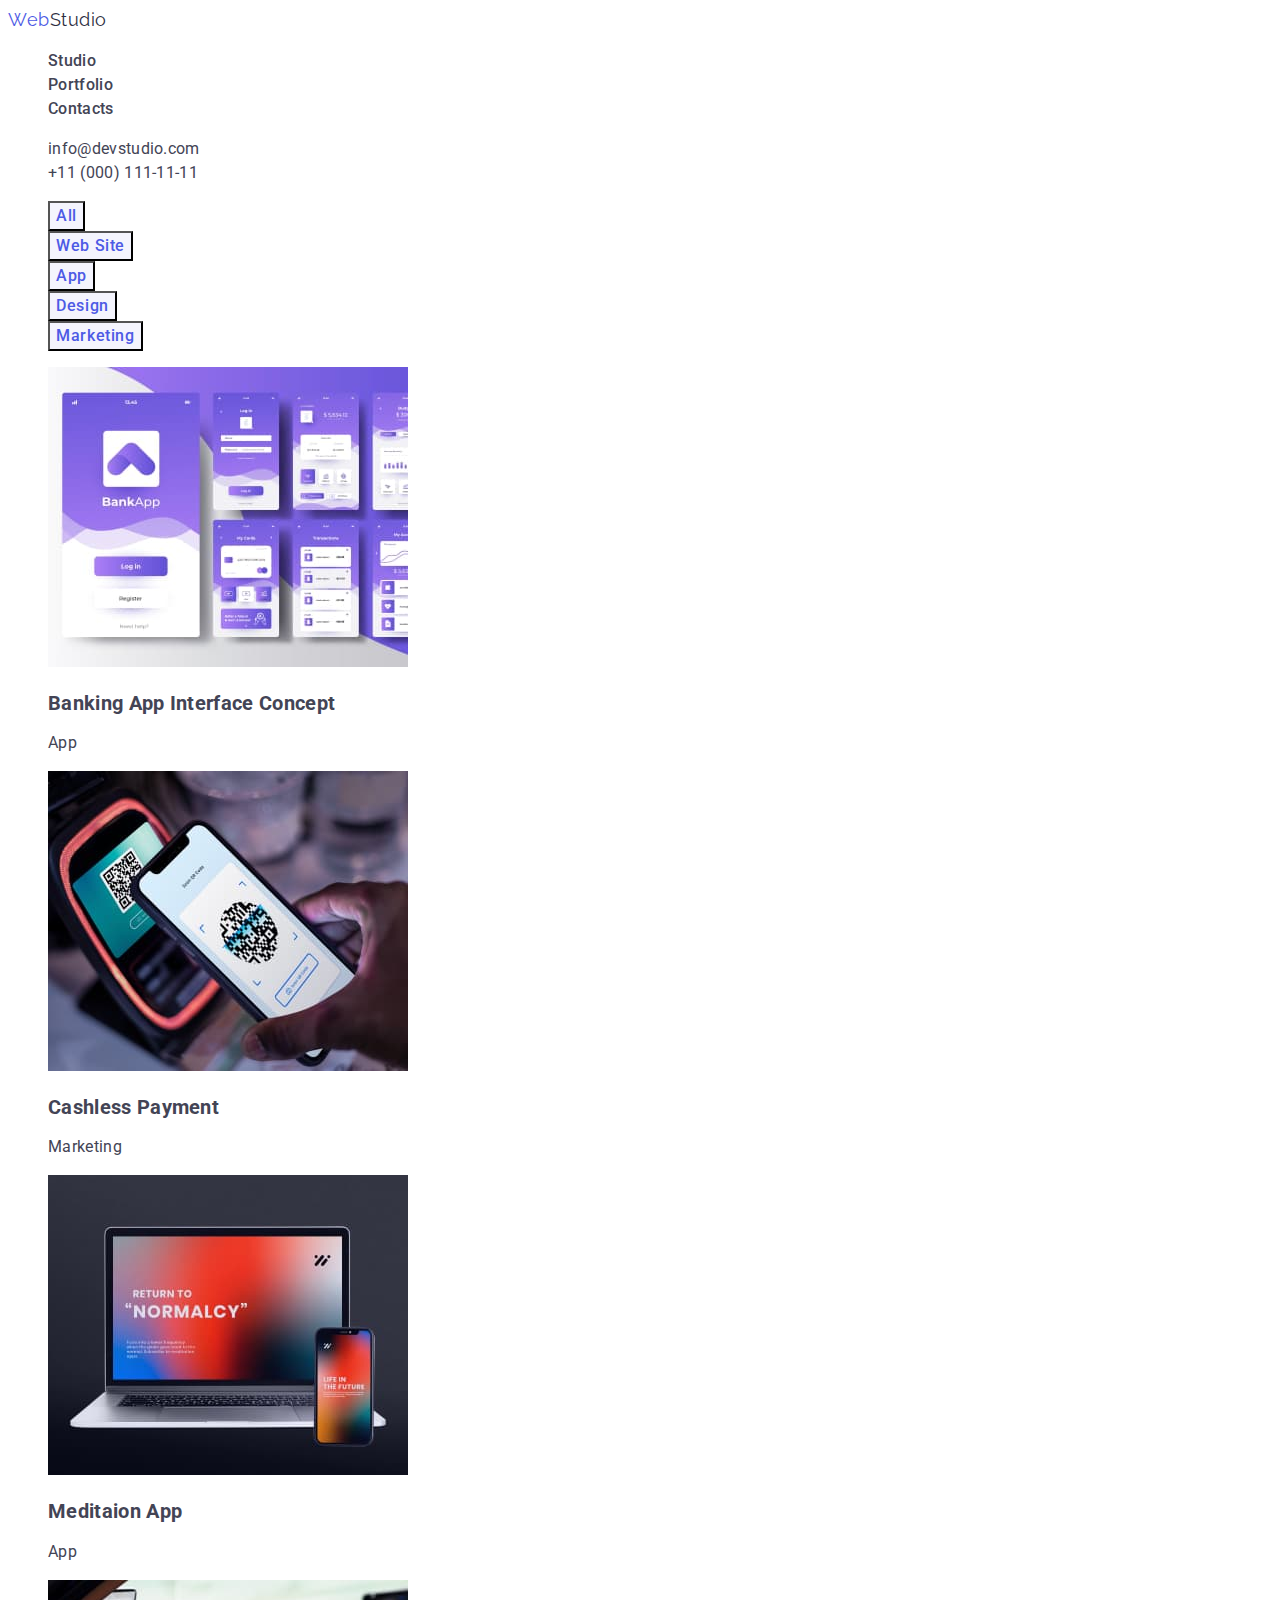
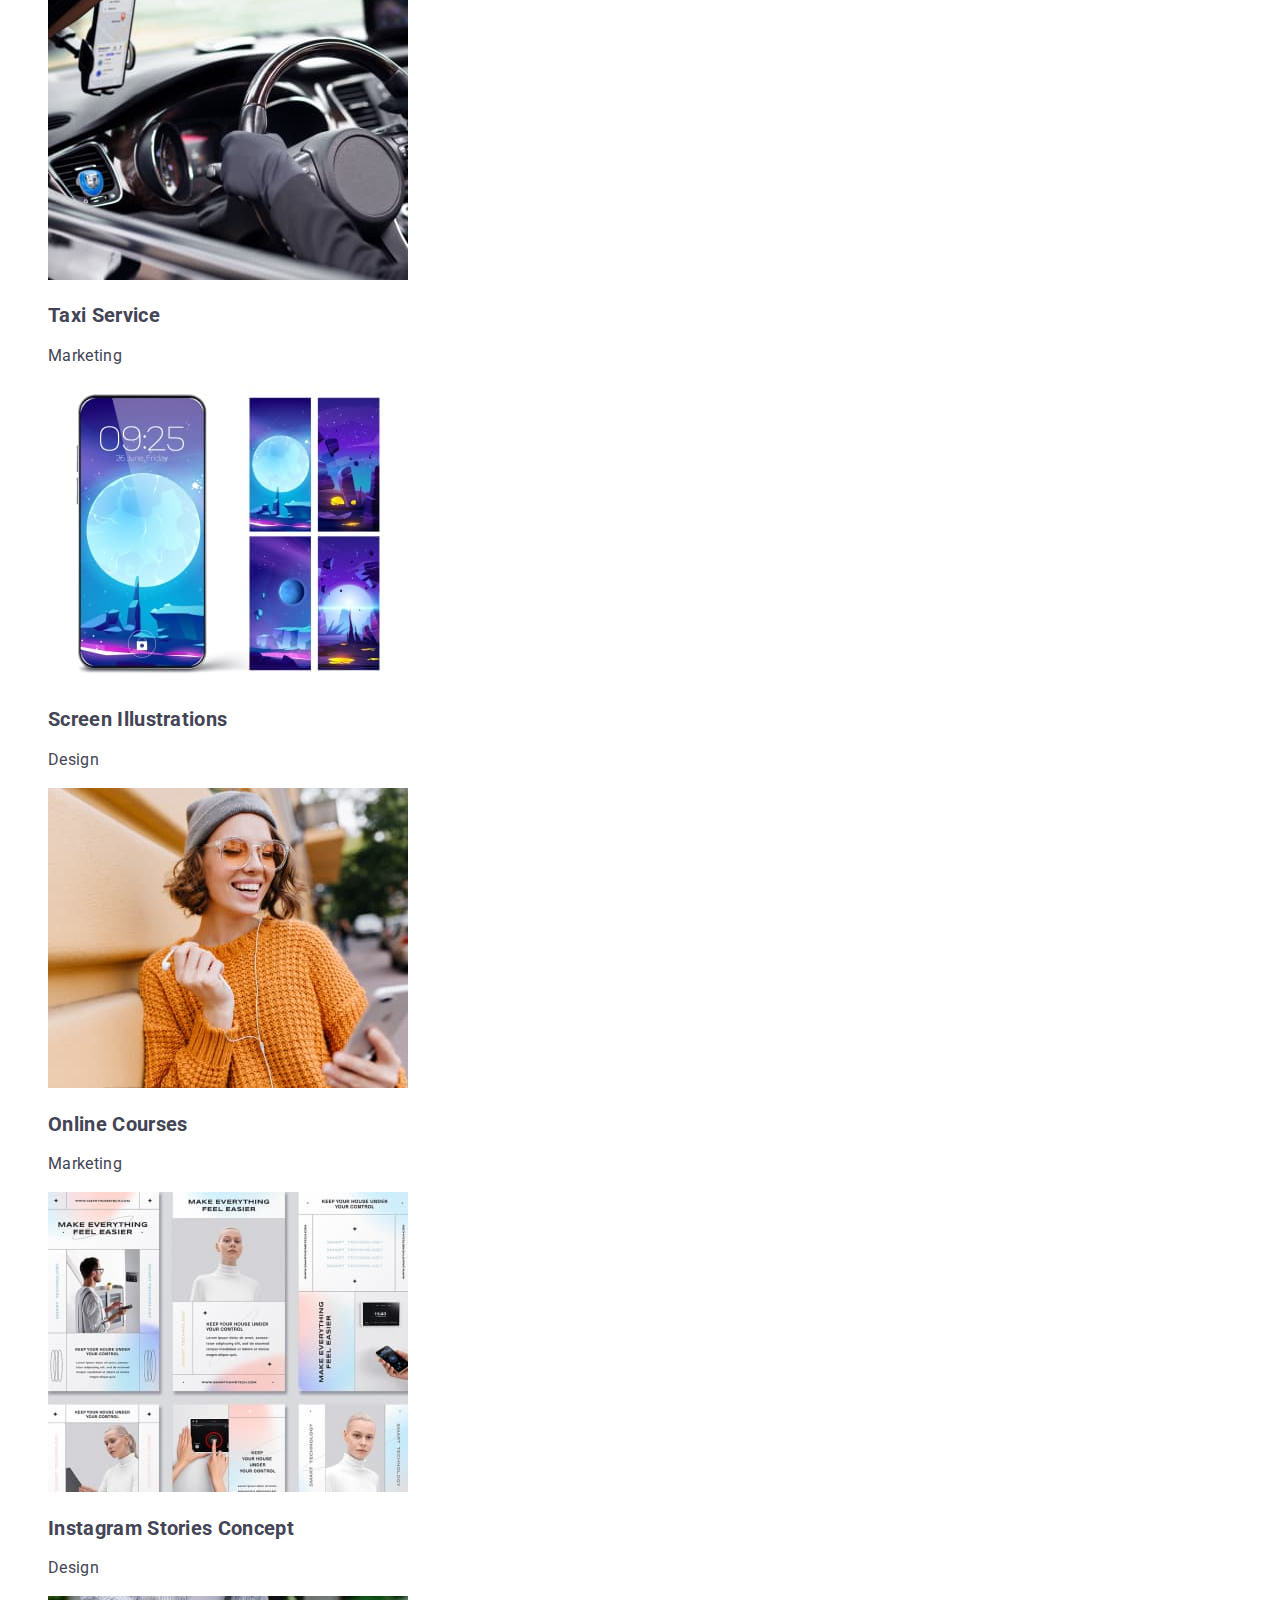
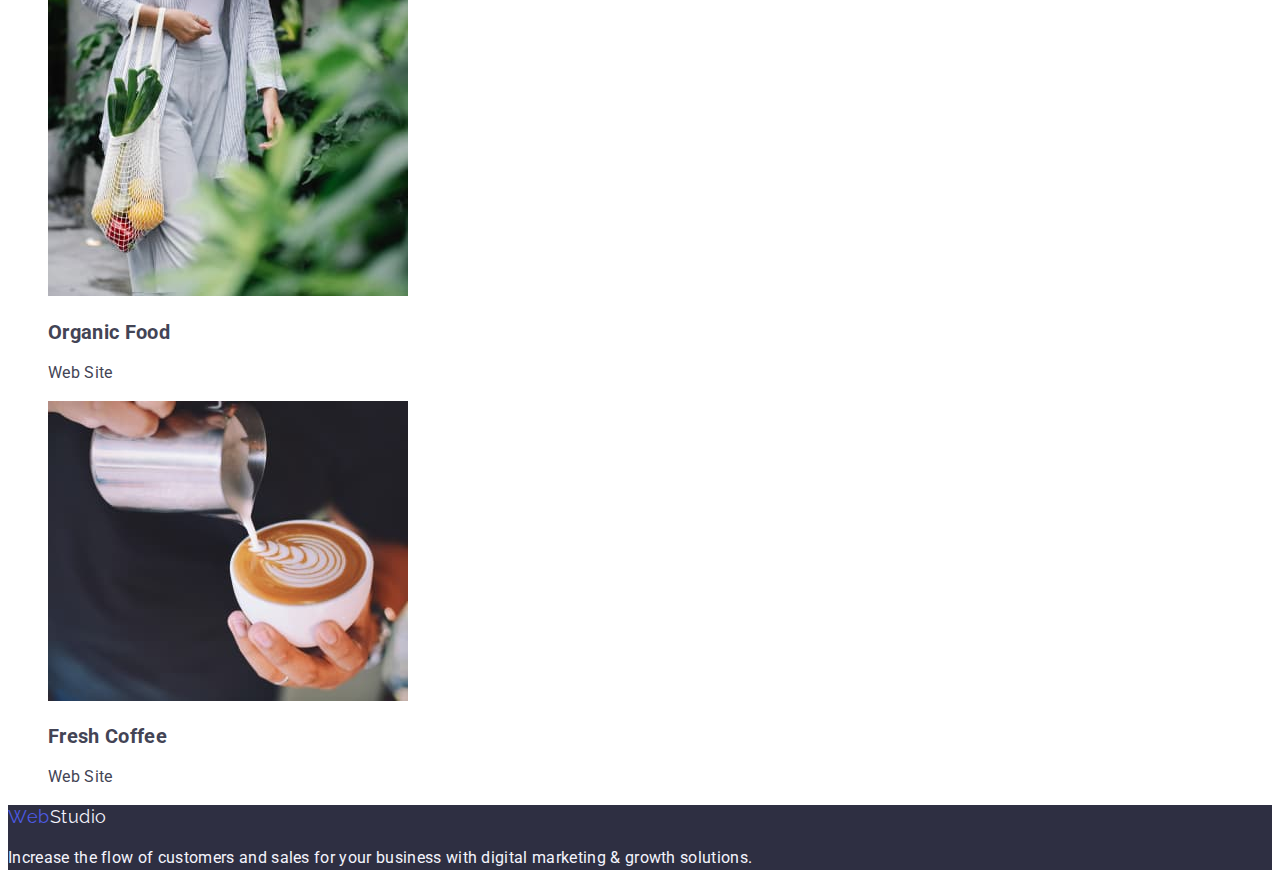
==== portfolio.html @ 259211ac "Add files via upload" ====
<!DOCTYPE html>
<html lang="en">
  <head>
    <meta charset="UTF-8" />
    <meta http-equiv="X-UA-Compatible" content="IE=edge" />
    <meta name="viewport" content="width=device-width, initial-scale=1.0" />
    <title>Document</title>
    <link rel="preconnect" href="https://fonts.googleapis.com" />
    <link rel="preconnect" href="https://fonts.gstatic.com" crossorigin />
    <link
      href="https://fonts.googleapis.com/css2?family=Raleway:ital,wght@0,800;1,800&family=Roboto:ital,wght@0,400;0,500;0,700;0,900;1,400;1,500;1,700;1,900&display=swap"
      rel="stylesheet"
    />
    <link rel="stylesheet" href="./css/style.css" />
  </head>
  <body>
    <header class="header-page">
      <nav class="navigation">
        <a class="logo" href="./index.html"
          ><span class="logo-item">Web</span>Studio</a
        >
        <ul class="navigation-list">
          <li class="navigation-list-item">
            <a class="navigation-list-link" href="./index.html">Studio</a>
          </li>
          <li class="navigation-list-item">
            <a class="navigation-list-link" href="./portfolio.html"
              >Portfolio</a
            >
          </li>
          <li class="navigation-list-item">
            <a class="navigation-list-link" href="">Contacts</a>
          </li>
        </ul>
      </nav>
      <address class="header-page-contacts">
        <ul class="header-page-list">
          <li class="header-page-item">
            <a class="header-page-link" href="mailto:info@devstudio.com"
              >info@devstudio.com</a
            >
          </li>
          <li class="header-page-item">
            <a class="header-page-link" href="tel:+110001111111"
              >+11 (000) 111-11-11</a
            >
          </li>
        </ul>
      </address>
    </header>
    <main>
      <h1 hidden class="hero-title">Services</h1>
      <ul class="main-lists">
        <li>
          <button class="service-buttons buttons" type="button">All</button>
        </li>
        <li>
          <button class="service-buttons buttons" type="button">
            Web Site
          </button>
        </li>
        <li>
          <button class="service-buttons buttons" type="button">App</button>
        </li>
        <li>
          <button class="service-buttons buttons" type="button">Design</button>
        </li>
        <li>
          <button class="service-buttons buttons" type="button">
            Marketing
          </button>
        </li>
      </ul>
      <ul class="main-lists">
        <li>
          <img src="./images/bankingapp.jpg" alt="bankingapp" width="360" />
          <h2 class="section-title">Banking App Interface Concept</h2>
          <p>App</p>
        </li>
        <li>
          <img
            src="./images/cashpaymants.jpg"
            alt="cashless payment"
            width="360"
          />
          <h2 class="section-title">Cashless Payment</h2>
          <p>Marketing</p>
        </li>
        <li>
          <img src="./images/meditation.jpg" alt="meditation" width="360" />
          <h2 class="section-title">Meditaion App</h2>
          <p>App</p>
        </li>
        <li>
          <img src="./images/taxi.jpg" alt="taxi service" width="360" />
          <h2 class="section-title">Taxi Service</h2>
          <p>Marketing</p>
        </li>
        <li>
          <img
            src="./images/screenill.jpg"
            alt="screen illustrations"
            width="360"
          />
          <h2 class="section-title">Screen Illustrations</h2>
          <p>Design</p>
        </li>
        <li>
          <img src="./images/curses.jpg" alt="courses" width="360" />
          <h2 class="section-title">Online Courses</h2>
          <p>Marketing</p>
        </li>
        <li>
          <img src="./images/stories.jpg" alt="instagram stories" width="360" />
          <h2 class="section-title">Instagram Stories Concept</h2>
          <p>Design</p>
        </li>
        <li>
          <img src="./images/organicfood.jpg" alt="organic food" width="360" />
          <h2 class="section-title">Organic Food</h2>
          <p>Web Site</p>
        </li>
        <li>
          <img src="./images/freshcoffe.jpg" alt="coffee" width="360" />
          <h2 class="section-title">Fresh Coffee</h2>
          <p>Web Site</p>
        </li>
      </ul>
    </main>
    <footer class="footer">
      <a class="logo footer-logo" href="./index.html"
        ><span class="logo-item">Web</span>Studio</a
      >
      <p class="footer-text">
        Increase the flow of customers and sales for your business with digital
        marketing & growth solutions.
      </p>
    </footer>
  </body>
</html>
---- css/style.css ----
:root {
  --first-color-text: #434455;
  --second-color-text: #ffffff;
  --first-color: #4d5ae5;
  --second-color: #2e2f42;
  --third-color: #f4f4fd;
  --hover-color: #404bbf;
}

/*=======================Global========================*/
body {
  font-family: Roboto, sans-serif;
  font-size: 16px;
  line-height: 1.5;
  letter-spacing: 0.02em;
  color: var(--first-color-text);
  /*====================================================*/
  /*==============Logo===================================*/
}
.logo {
  font-family: Raleway, sans-serif;
  font-size: 18px;
  line-height: 1.3;
  letter-spacing: 0.03em;
  text-decoration: none;
  color: var(--second-color);
}
.footer-logo {
  color: var(--third-color);
}
.logo-item {
  color: var(--first-color);
}
/*======================================================*/
/*=================HOVER FOCUS===========================*/
.navigation-list-link:hover,
.navigation-list-link:focus,
.header-page-link:hover,
.header-page-link:focus {
  color: var(--hover-color);
}
/*========================================================*/
/*==================Links==================================*/
.navigation-list-link,
.header-page-link {
  text-decoration: none;
  color: inherit;
}
.navigation-list-link {
  font-weight: 500;
}
/*========================================================*/
/*===================Lists=================================*/
.navigation-list,
.header-page-list,
.main-lists {
  list-style: none;
}
.header-page-contacts {
  font-style: inherit;
}
/*=====================================*/
/*==================BUTTONS========*/
.buttons {
  font-family: inherit;
  font-weight: 500;
  font-size: 16px;
  line-height: 1.5;
  letter-spacing: 0.04em;
}
.section-botton {
  background-color: var(--first-color);
  color: var(--second-color-text);
  cursor: pointer;
}
.service-buttons {
  background-color: var(--third-color);
  color: var(--first-color);
  cursor: pointer;
}
.buttons:hover,
.buttons:focus {
  background-color: var(--hover-color);
  color: var(--second-color-text);
}
/*=================================*/
/*=============Titles============*/
.hero-title {
  color: var(--second-color-text);
  font-size: 56px;
  line-height: 1;
}
.titles {
  color: var(--second-color);
  font-weight: 500;
}
.main-title {
  font-size: 36px;
  line-height: 1.1;
  font-weight: 700;
}
.section-title {
  font-size: 20px;
  line-height: 1.2;
}
/*=====================================*/
/*============BACKGROUND==================*/
.hero,
.footer {
  background: var(--second-color);
}
/*=========================================*/
.footer-text {
  color: var(--third-color);
}
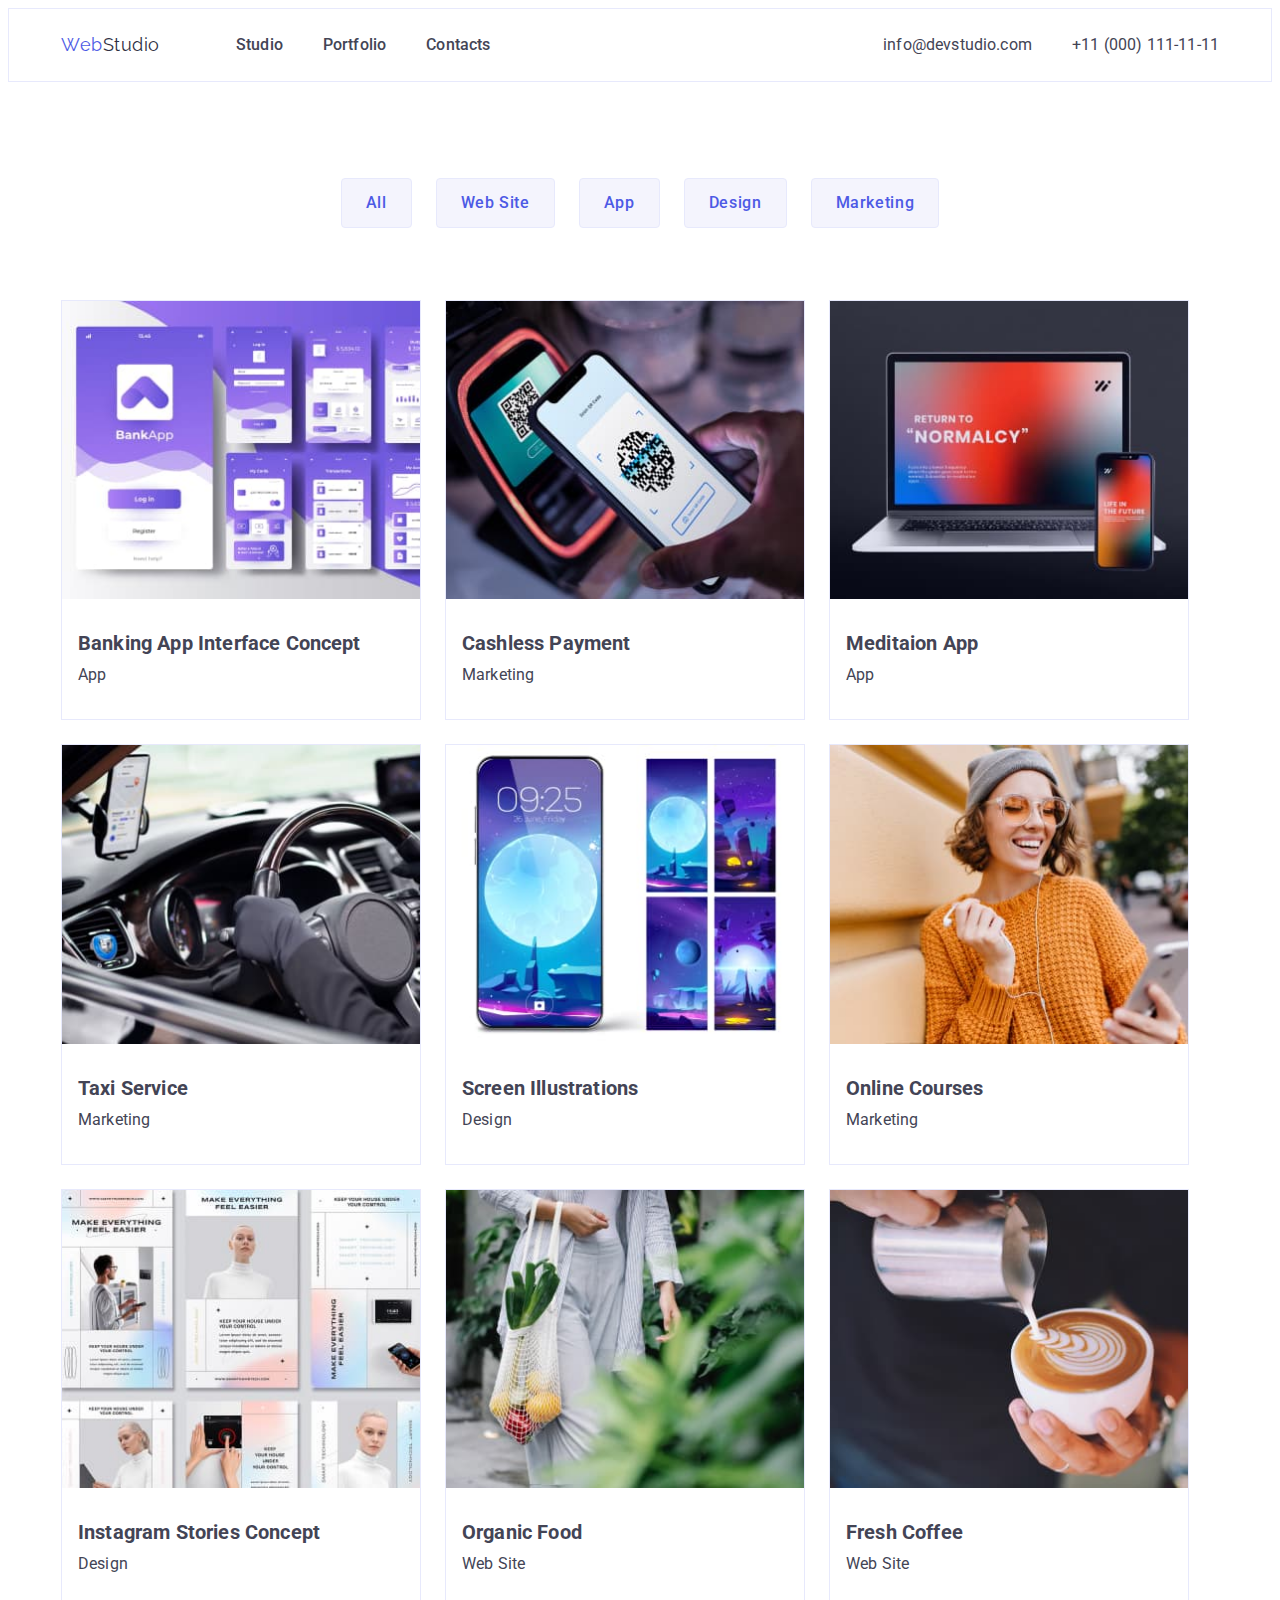
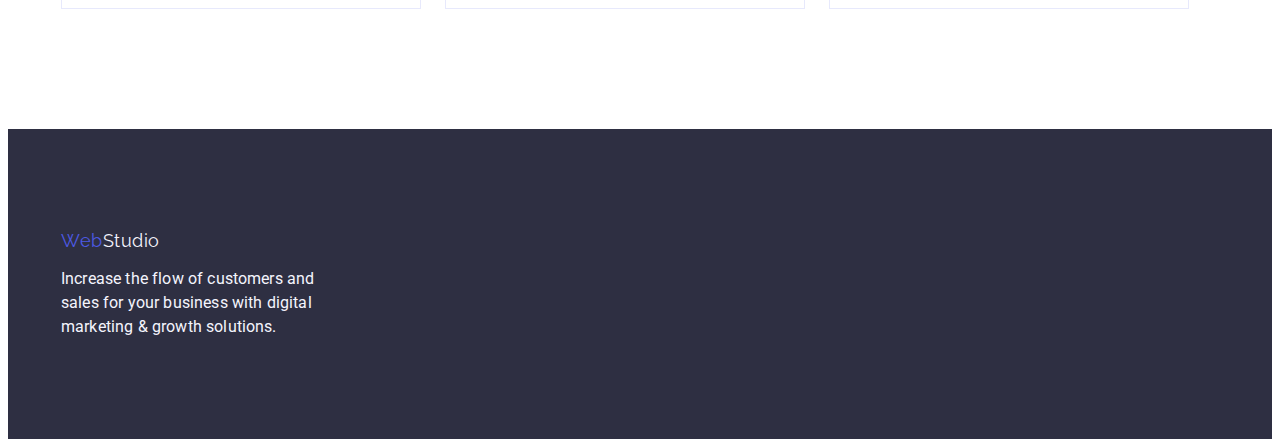
==== commit add5af9f: "update" ====
--- a/portfolio.html
+++ b/portfolio.html
@@ -11,130 +11,171 @@
       href="https://fonts.googleapis.com/css2?family=Raleway:ital,wght@0,800;1,800&family=Roboto:ital,wght@0,400;0,500;0,700;0,900;1,400;1,500;1,700;1,900&display=swap"
       rel="stylesheet"
     />
+    <link
+      rel="stylesheet"
+      href="https://cdnjs.cloudflare.com/ajax/libs/modern-normalize/1.1.0/modern-normalize.min.css"
+      integrity="sha512-wpPYUAdjBVSE4KJnH1VR1HeZfpl1ub8YT/NKx4PuQ5NmX2tKuGu6U/JRp5y+Y8XG2tV+wKQpNHVUX03MfMFn9Q=="
+      crossorigin="anonymous"
+      referrerpolicy="no-referrer"
+    />
     <link rel="stylesheet" href="./css/style.css" />
   </head>
   <body>
     <header class="header-page">
-      <nav class="navigation">
-        <a class="logo" href="./index.html"
+      <div class="container content-box">
+        <nav class="navigation">
+          <a class="logo" href="./index.html"
+            ><span class="logo-item">Web</span>Studio</a
+          >
+          <ul class="navigation-list">
+            <li class="navigation-list-item">
+              <a class="navigation-list-link" href="./index.html">Studio</a>
+            </li>
+            <li class="navigation-list-item">
+              <a class="navigation-list-link" href="">Portfolio</a>
+            </li>
+            <li class="navigation-list-item">
+              <a class="navigation-list-link" href="">Contacts</a>
+            </li>
+          </ul>
+        </nav>
+        <address class="header-page-contacts">
+          <ul class="header-page-list">
+            <li class="header-page-item">
+              <a class="header-page-link" href="mailto:info@devstudio.com"
+                >info@devstudio.com</a
+              >
+            </li>
+            <li class="header-page-item">
+              <a class="header-page-link" href="tel:+110001111111"
+                >+11 (000) 111-11-11</a
+              >
+            </li>
+          </ul>
+        </address>
+      </div>
+    </header>
+    <main class="main-page">
+      <div class="container">
+        <h1 hidden class="hero-title">Services</h1>
+        <ul class="buttons-list">
+          <li>
+            <button class="service-buttons buttons" type="button">All</button>
+          </li>
+          <li>
+            <button class="service-buttons buttons" type="button">
+              Web Site
+            </button>
+          </li>
+          <li>
+            <button class="service-buttons buttons" type="button">App</button>
+          </li>
+          <li>
+            <button class="service-buttons buttons" type="button">
+              Design
+            </button>
+          </li>
+          <li>
+            <button class="service-buttons buttons" type="button">
+              Marketing
+            </button>
+          </li>
+        </ul>
+        <ul class="service-list">
+          <li class="service-list-item">
+            <img src="./images/bankingapp.jpg" alt="bankingapp" width="358" />
+            <div class="service-box">
+              <h2 class="section-title">Banking App Interface Concept</h2>
+              <p>App</p>
+            </div>
+          </li>
+          <li class="service-list-item">
+            <img
+              src="./images/cashpaymants.jpg"
+              alt="cashless payment"
+              width="358"
+            />
+            <div class="service-box">
+              <h2 class="section-title">Cashless Payment</h2>
+              <p>Marketing</p>
+            </div>
+          </li>
+          <li class="service-list-item">
+            <img src="./images/meditation.jpg" alt="meditation" width="358" />
+            <div class="service-box">
+              <h2 class="section-title">Meditaion App</h2>
+              <p>App</p>
+            </div>
+          </li>
+          <li class="service-list-item">
+            <img src="./images/taxi.jpg" alt="taxi service" width="358" />
+            <div class="service-box">
+              <h2 class="section-title">Taxi Service</h2>
+              <p>Marketing</p>
+            </div>
+          </li>
+          <li class="service-list-item">
+            <img
+              src="./images/screenill.jpg"
+              alt="screen illustrations"
+              width="358"
+            />
+            <div class="service-box">
+              <h2 class="section-title">Screen Illustrations</h2>
+              <p>Design</p>
+            </div>
+          </li>
+          <li class="service-list-item">
+            <img src="./images/curses.jpg" alt="courses" width="358" />
+            <div class="service-box">
+              <h2 class="section-title">Online Courses</h2>
+              <p>Marketing</p>
+            </div>
+          </li>
+          <li class="service-list-item">
+            <img
+              src="./images/stories.jpg"
+              alt="instagram stories"
+              width="358"
+            />
+            <div class="service-box">
+              <h2 class="section-title">Instagram Stories Concept</h2>
+              <p>Design</p>
+            </div>
+          </li>
+          <li class="service-list-item">
+            <img
+              src="./images/organicfood.jpg"
+              alt="organic food"
+              width="358"
+            />
+            <div class="service-box">
+              <h2 class="section-title">Organic Food</h2>
+              <p>Web Site</p>
+            </div>
+          </li>
+          <li class="service-list-item">
+            <img src="./images/freshcoffe.jpg" alt="coffee" width="358" />
+            <div class="service-box">
+              <h2 class="section-title">Fresh Coffee</h2>
+              <p>Web Site</p>
+            </div>
+          </li>
+        </ul>
+      </div>
+    </main>
+    <footer class="footer">
+      <div class="container">
+        <a class="logo footer-logo" href="./index.html"
           ><span class="logo-item">Web</span>Studio</a
         >
-        <ul class="navigation-list">
-          <li class="navigation-list-item">
-            <a class="navigation-list-link" href="./index.html">Studio</a>
-          </li>
-          <li class="navigation-list-item">
-            <a class="navigation-list-link" href="./portfolio.html"
-              >Portfolio</a
-            >
-          </li>
-          <li class="navigation-list-item">
-            <a class="navigation-list-link" href="">Contacts</a>
-          </li>
-        </ul>
-      </nav>
-      <address class="header-page-contacts">
-        <ul class="header-page-list">
-          <li class="header-page-item">
-            <a class="header-page-link" href="mailto:info@devstudio.com"
-              >info@devstudio.com</a
-            >
-          </li>
-          <li class="header-page-item">
-            <a class="header-page-link" href="tel:+110001111111"
-              >+11 (000) 111-11-11</a
-            >
-          </li>
-        </ul>
-      </address>
-    </header>
-    <main>
-      <h1 hidden class="hero-title">Services</h1>
-      <ul class="main-lists">
-        <li>
-          <button class="service-buttons buttons" type="button">All</button>
-        </li>
-        <li>
-          <button class="service-buttons buttons" type="button">
-            Web Site
-          </button>
-        </li>
-        <li>
-          <button class="service-buttons buttons" type="button">App</button>
-        </li>
-        <li>
-          <button class="service-buttons buttons" type="button">Design</button>
-        </li>
-        <li>
-          <button class="service-buttons buttons" type="button">
-            Marketing
-          </button>
-        </li>
-      </ul>
-      <ul class="main-lists">
-        <li>
-          <img src="./images/bankingapp.jpg" alt="bankingapp" width="360" />
-          <h2 class="section-title">Banking App Interface Concept</h2>
-          <p>App</p>
-        </li>
-        <li>
-          <img
-            src="./images/cashpaymants.jpg"
-            alt="cashless payment"
-            width="360"
-          />
-          <h2 class="section-title">Cashless Payment</h2>
-          <p>Marketing</p>
-        </li>
-        <li>
-          <img src="./images/meditation.jpg" alt="meditation" width="360" />
-          <h2 class="section-title">Meditaion App</h2>
-          <p>App</p>
-        </li>
-        <li>
-          <img src="./images/taxi.jpg" alt="taxi service" width="360" />
-          <h2 class="section-title">Taxi Service</h2>
-          <p>Marketing</p>
-        </li>
-        <li>
-          <img
-            src="./images/screenill.jpg"
-            alt="screen illustrations"
-            width="360"
-          />
-          <h2 class="section-title">Screen Illustrations</h2>
-          <p>Design</p>
-        </li>
-        <li>
-          <img src="./images/curses.jpg" alt="courses" width="360" />
-          <h2 class="section-title">Online Courses</h2>
-          <p>Marketing</p>
-        </li>
-        <li>
-          <img src="./images/stories.jpg" alt="instagram stories" width="360" />
-          <h2 class="section-title">Instagram Stories Concept</h2>
-          <p>Design</p>
-        </li>
-        <li>
-          <img src="./images/organicfood.jpg" alt="organic food" width="360" />
-          <h2 class="section-title">Organic Food</h2>
-          <p>Web Site</p>
-        </li>
-        <li>
-          <img src="./images/freshcoffe.jpg" alt="coffee" width="360" />
-          <h2 class="section-title">Fresh Coffee</h2>
-          <p>Web Site</p>
-        </li>
-      </ul>
-    </main>
-    <footer class="footer">
-      <a class="logo footer-logo" href="./index.html"
-        ><span class="logo-item">Web</span>Studio</a
-      >
-      <p class="footer-text">
-        Increase the flow of customers and sales for your business with digital
-        marketing & growth solutions.
-      </p>
+        <div class="footer-box">
+          <p class="footer-text">
+            Increase the flow of customers and sales for your business with
+            digital marketing & growth solutions.
+          </p>
+        </div>
+      </div>
     </footer>
   </body>
 </html>
--- a/css/style.css
+++ b/css/style.css
@@ -1,9 +1,36 @@
+/*=========Reset==============*/
+h1,
+h2,
+h3,
+h4,
+h5,
+h6,
+p {
+  margin-top: 0;
+  margin-bottom: 0;
+}
+ul,
+ol {
+  margin-top: 0;
+  margin-bottom: 0;
+  padding: 0;
+}
+img {
+  display: block;
+}
+button {
+  padding: 0;
+}
+/*=============================*/
+
 :root {
   --first-color-text: #434455;
   --second-color-text: #ffffff;
+  --background-color: #ffffff;
   --first-color: #4d5ae5;
   --second-color: #2e2f42;
   --third-color: #f4f4fd;
+  --fourth-color: #e7e9fc;
   --hover-color: #404bbf;
 }
 
@@ -12,11 +39,21 @@
   font-family: Roboto, sans-serif;
   font-size: 16px;
   line-height: 1.5;
-  letter-spacing: 0.02em;
+  letter-spacing: 0.01em;
   color: var(--first-color-text);
-  /*====================================================*/
-  /*==============Logo===================================*/
-}
+}
+
+.container {
+  width: 1158px;
+  margin: 0 auto;
+  padding: 0 15px;
+}
+
+.content-box {
+  display: flex;
+}
+/*====================================================*/
+/*==============Logo===================================*/
 .logo {
   font-family: Raleway, sans-serif;
   font-size: 18px;
@@ -24,6 +61,7 @@
   letter-spacing: 0.03em;
   text-decoration: none;
   color: var(--second-color);
+  margin-right: 76px;
 }
 .footer-logo {
   color: var(--third-color);
@@ -53,7 +91,9 @@
 /*===================Lists=================================*/
 .navigation-list,
 .header-page-list,
-.main-lists {
+.main-lists,
+.buttons-list,
+.service-list {
   list-style: none;
 }
 .header-page-contacts {
@@ -77,31 +117,38 @@
   background-color: var(--third-color);
   color: var(--first-color);
   cursor: pointer;
+  border: 1px solid var(--fourth-color);
+  border-radius: 4px;
+  padding: 12px 24px;
 }
 .buttons:hover,
 .buttons:focus {
   background-color: var(--hover-color);
   color: var(--second-color-text);
+  border: 1px solid transparent;
 }
 /*=================================*/
 /*=============Titles============*/
 .hero-title {
   color: var(--second-color-text);
   font-size: 56px;
-  line-height: 1;
+  line-height: 1.07;
 }
 .titles {
   color: var(--second-color);
   font-weight: 500;
+  text-align: center;
 }
 .main-title {
   font-size: 36px;
   line-height: 1.1;
   font-weight: 700;
+  margin-bottom: 72px;
 }
 .section-title {
   font-size: 20px;
   line-height: 1.2;
+  margin-bottom: 8px;
 }
 /*=====================================*/
 /*============BACKGROUND==================*/
@@ -110,6 +157,104 @@
   background: var(--second-color);
 }
 /*=========================================*/
-.footer-text {
+/*===============HEADER=====================*/
+.header-page {
+  padding: 24px 0;
+  border: 1px solid var(--fourth-color);
+}
+.navigation {
+  display: flex;
+}
+.navigation-list {
+  display: flex;
+  column-gap: 40px;
+}
+.header-page-contacts {
+  margin-left: auto;
+}
+.header-page-list {
+  display: flex;
+  column-gap: 40px;
+}
+/*===========================================*/
+/*===============HERO=========================*/
+.hero {
+  text-align: center;
+  padding: 188px 0;
+}
+.section-botton {
+  margin-top: 48px;
+  border: none;
+  padding: 16px 32px;
+  border-radius: 4px;
+}
+/*===========================================*/
+/*=============BENEFITS=======================*/
+.benefits {
+  margin-top: 120px;
+}
+.main-lists {
+  display: flex;
+  gap: 24px;
+}
+.benefits-title {
+  margin-bottom: 8px;
+}
+/*=============================================*/
+/*==============PROJECTS=======================*/
+.projects {
+  margin-top: 120px;
+}
+/*=============================================*/
+/*================TEAM=========================*/
+.team {
+  margin-top: 120px;
+  padding: 120px 0;
+  background-color: var(--third-color);
+}
+.team-list-item {
+  background-color: var(--background-color);
+  border: 1px solid var(--fourth-color);
+}
+.team-list-box {
+  padding: 32px 0;
+}
+.team-text {
+  text-align: center;
+}
+
+/*==============================================*/
+/*==============FOOTER============================*/
+.footer {
+  padding: 100px 0;
+}
+.footer-box {
+  width: 264px;
   color: var(--third-color);
-}
+  margin-top: 13px;
+}
+/*================================================*/
+
+/*==============PORTFOLIO===========================*/
+.main-page {
+  margin-top: 96px;
+  margin-bottom: 120px;
+}
+.buttons-list {
+  display: flex;
+  gap: 24px;
+  justify-content: center;
+  margin-bottom: 72px;
+}
+.service-list {
+  display: flex;
+  flex-wrap: wrap;
+  gap: 24px;
+}
+.service-list-item {
+  border: 1px solid var(--fourth-color);
+}
+.service-box {
+  padding: 32px 0 32px 16px;
+}
+/*==================================================*/
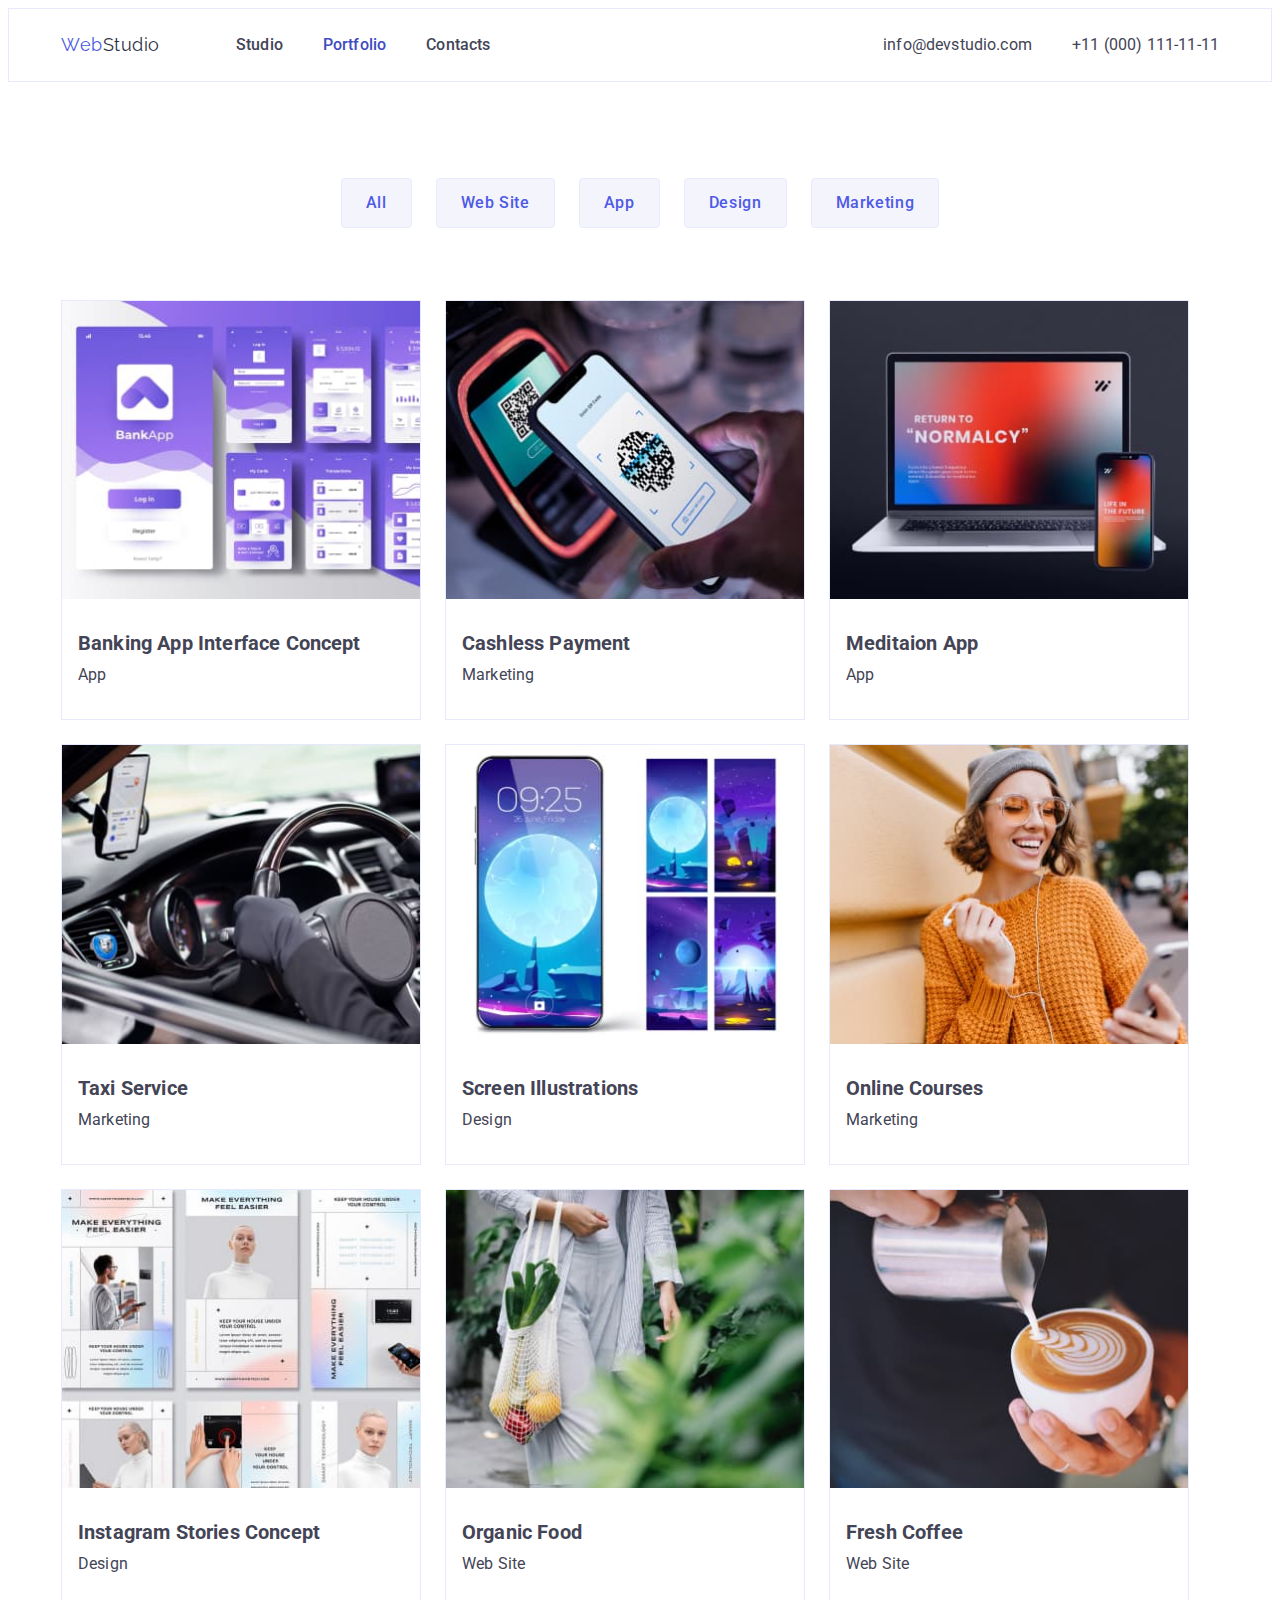
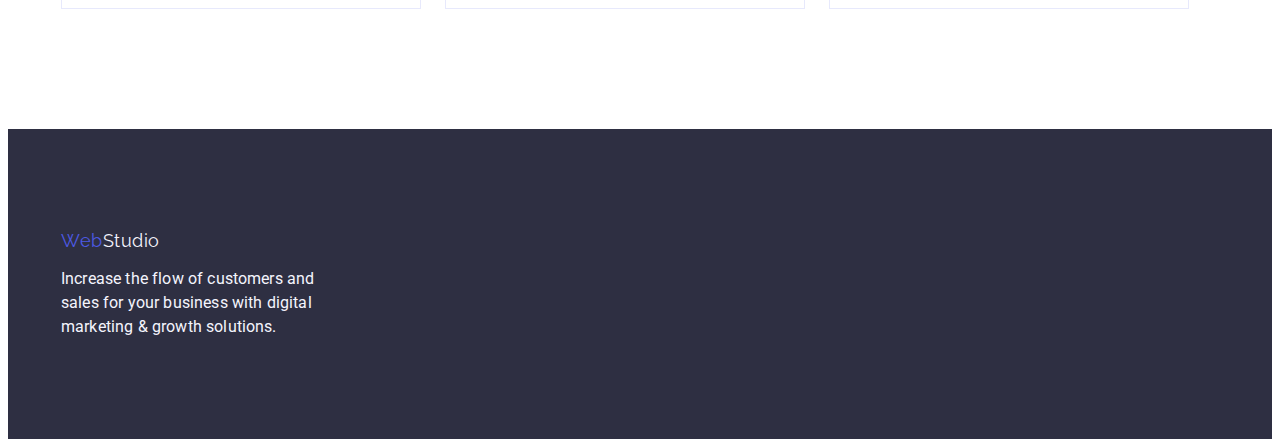
==== commit e6e6d17b: "update" ====
--- a/portfolio.html
+++ b/portfolio.html
@@ -31,7 +31,7 @@
             <li class="navigation-list-item">
               <a class="navigation-list-link" href="./index.html">Studio</a>
             </li>
-            <li class="navigation-list-item">
+            <li class="navigation-list-item current">
               <a class="navigation-list-link" href="">Portfolio</a>
             </li>
             <li class="navigation-list-item">
--- a/css/style.css
+++ b/css/style.css
@@ -176,6 +176,9 @@
   display: flex;
   column-gap: 40px;
 }
+.current {
+  color: var(--hover-color);
+}
 /*===========================================*/
 /*===============HERO=========================*/
 .hero {
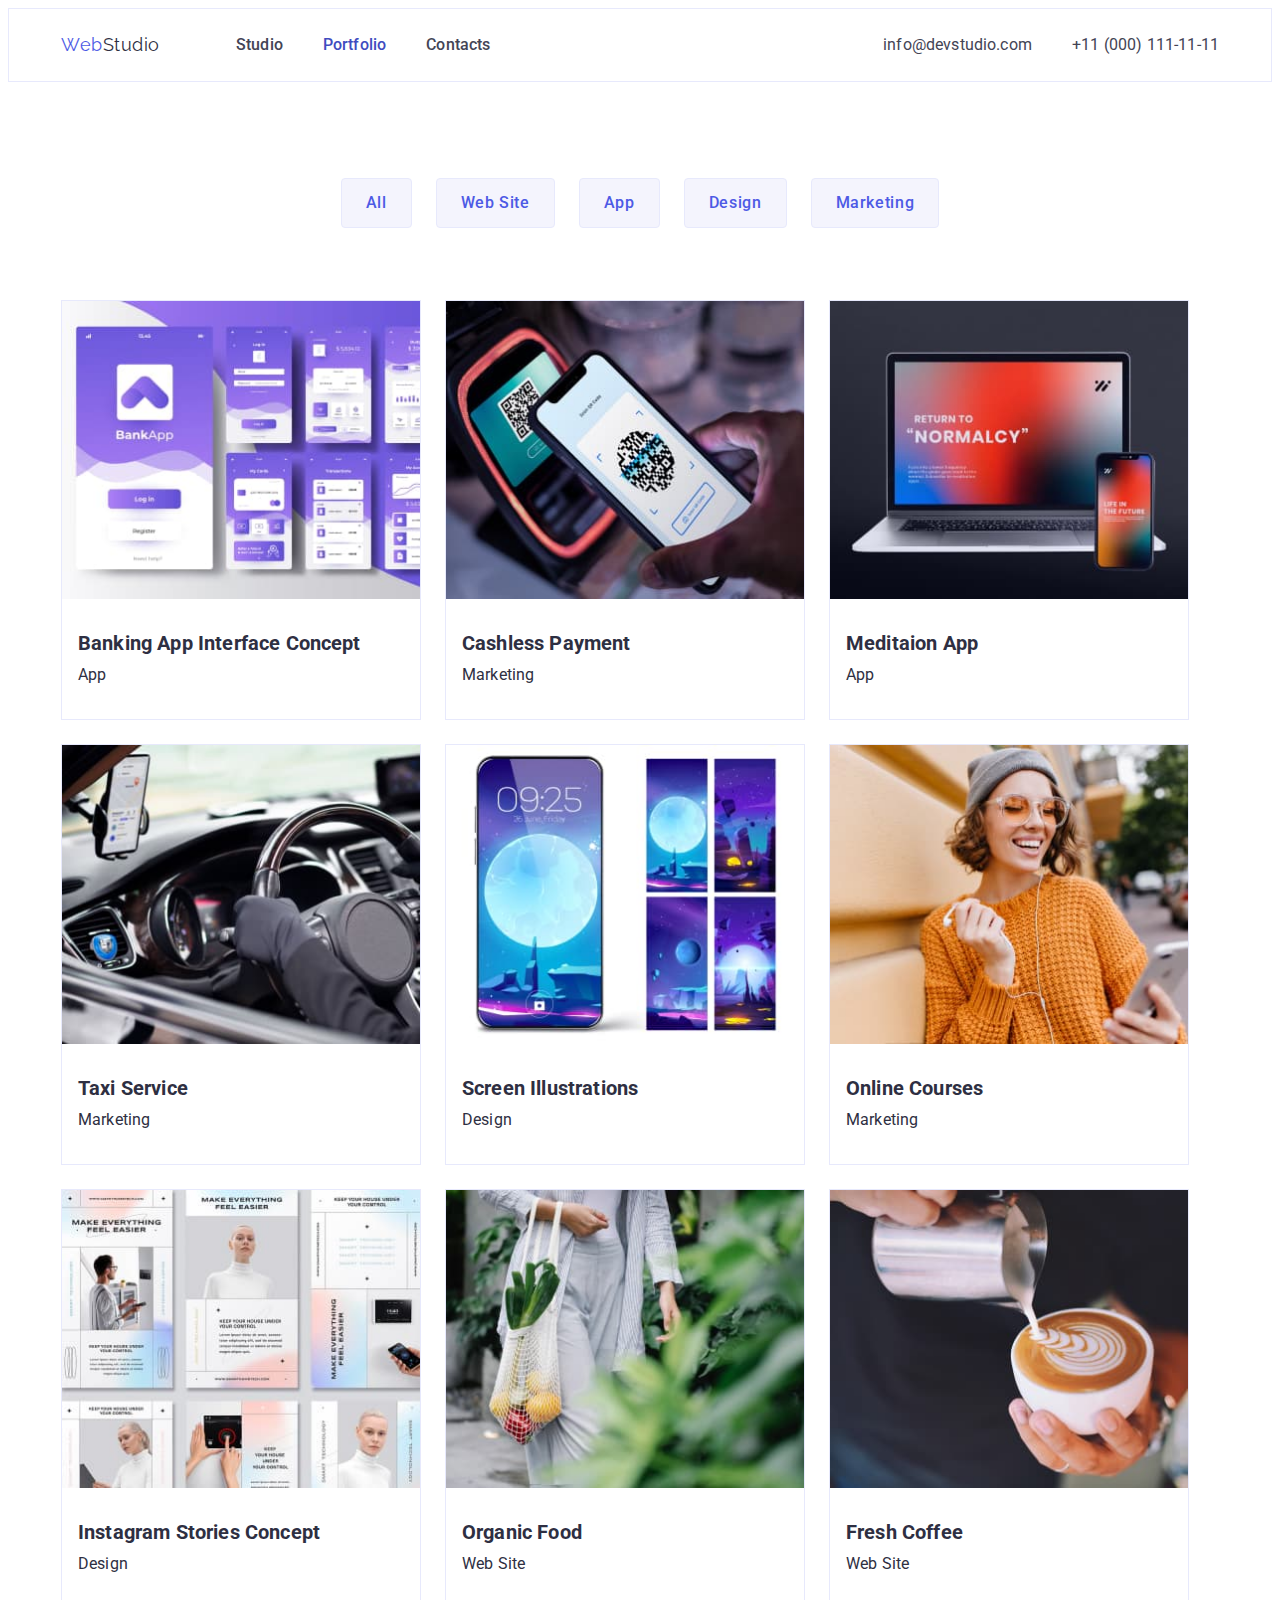
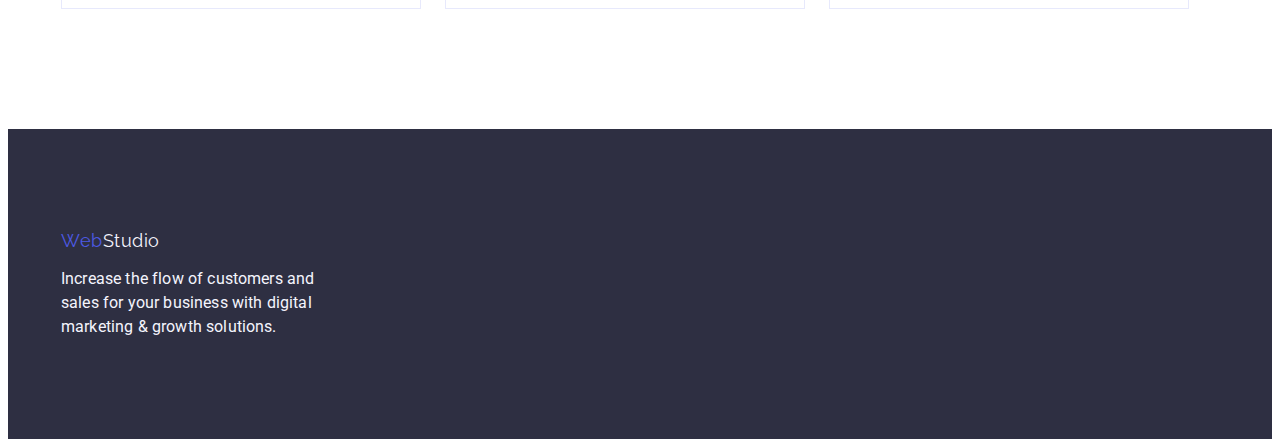
==== commit 0fd88af3: "update" ====
--- a/portfolio.html
+++ b/portfolio.html
@@ -83,83 +83,101 @@
         </ul>
         <ul class="service-list">
           <li class="service-list-item">
-            <img src="./images/bankingapp.jpg" alt="bankingapp" width="358" />
-            <div class="service-box">
-              <h2 class="section-title">Banking App Interface Concept</h2>
-              <p>App</p>
-            </div>
+            <a href="" class="service-list-link">
+              <img src="./images/bankingapp.jpg" alt="bankingapp" width="358" />
+              <div class="service-box">
+                <h2 class="section-title">Banking App Interface Concept</h2>
+                <p>App</p>
+              </div>
+            </a>
           </li>
           <li class="service-list-item">
-            <img
-              src="./images/cashpaymants.jpg"
-              alt="cashless payment"
-              width="358"
-            />
-            <div class="service-box">
-              <h2 class="section-title">Cashless Payment</h2>
-              <p>Marketing</p>
-            </div>
+            <a href="" class="service-list-link">
+              <img
+                src="./images/cashpaymants.jpg"
+                alt="cashless payment"
+                width="358"
+              />
+              <div class="service-box">
+                <h2 class="section-title">Cashless Payment</h2>
+                <p>Marketing</p>
+              </div>
+            </a>
           </li>
           <li class="service-list-item">
-            <img src="./images/meditation.jpg" alt="meditation" width="358" />
-            <div class="service-box">
-              <h2 class="section-title">Meditaion App</h2>
-              <p>App</p>
-            </div>
+            <a href="" class="service-list-link">
+              <img src="./images/meditation.jpg" alt="meditation" width="358" />
+              <div class="service-box">
+                <h2 class="section-title">Meditaion App</h2>
+                <p>App</p>
+              </div>
+            </a>
           </li>
           <li class="service-list-item">
-            <img src="./images/taxi.jpg" alt="taxi service" width="358" />
-            <div class="service-box">
-              <h2 class="section-title">Taxi Service</h2>
-              <p>Marketing</p>
-            </div>
+            <a href="" class="service-list-link">
+              <img src="./images/taxi.jpg" alt="taxi service" width="358" />
+              <div class="service-box">
+                <h2 class="section-title">Taxi Service</h2>
+                <p>Marketing</p>
+              </div>
+            </a>
           </li>
           <li class="service-list-item">
-            <img
-              src="./images/screenill.jpg"
-              alt="screen illustrations"
-              width="358"
-            />
-            <div class="service-box">
-              <h2 class="section-title">Screen Illustrations</h2>
-              <p>Design</p>
-            </div>
+            <a href="" class="service-list-link">
+              <img
+                src="./images/screenill.jpg"
+                alt="screen illustrations"
+                width="358"
+              />
+              <div class="service-box">
+                <h2 class="section-title">Screen Illustrations</h2>
+                <p>Design</p>
+              </div>
+            </a>
           </li>
           <li class="service-list-item">
-            <img src="./images/curses.jpg" alt="courses" width="358" />
-            <div class="service-box">
-              <h2 class="section-title">Online Courses</h2>
-              <p>Marketing</p>
-            </div>
+            <a href="" class="service-list-link">
+              <img src="./images/curses.jpg" alt="courses" width="358" />
+              <div class="service-box">
+                <h2 class="section-title">Online Courses</h2>
+                <p>Marketing</p>
+              </div>
+            </a>
           </li>
           <li class="service-list-item">
-            <img
-              src="./images/stories.jpg"
-              alt="instagram stories"
-              width="358"
-            />
-            <div class="service-box">
-              <h2 class="section-title">Instagram Stories Concept</h2>
-              <p>Design</p>
-            </div>
+            <a href="" class="service-list-link">
+              <img
+                src="./images/stories.jpg"
+                alt="instagram stories"
+                width="358"
+              />
+              <div class="service-box">
+                <h2 class="section-title">Instagram Stories Concept</h2>
+                <p>Design</p>
+              </div>
+            </a>
           </li>
           <li class="service-list-item">
-            <img
-              src="./images/organicfood.jpg"
-              alt="organic food"
-              width="358"
-            />
-            <div class="service-box">
-              <h2 class="section-title">Organic Food</h2>
-              <p>Web Site</p>
-            </div>
+            <a href="" class="service-list-link">
+              <img
+                src="./images/organicfood.jpg"
+                alt="organic food"
+                width="358"
+              />
+              <div class="service-box">
+                <h2 class="section-title">Organic Food</h2>
+                <p>Web Site</p>
+              </div>
+            </a>
           </li>
           <li class="service-list-item">
-            <img src="./images/freshcoffe.jpg" alt="coffee" width="358" />
-            <div class="service-box">
-              <h2 class="section-title">Fresh Coffee</h2>
-              <p>Web Site</p>
-            </div>
+            <a href="" class="service-list-link">
+              <img src="./images/freshcoffe.jpg" alt="coffee" width="358" />
+              <div class="service-box">
+                <h2 class="section-title">Fresh Coffee</h2>
+                <p>Web Site</p>
+              </div>
+            </a>
           </li>
         </ul>
       </div>
--- a/css/style.css
+++ b/css/style.css
@@ -21,6 +21,9 @@
 button {
   padding: 0;
 }
+a {
+  text-decoration: none;
+}
 /*=============================*/
 
 :root {
@@ -65,6 +68,7 @@
 }
 .footer-logo {
   color: var(--third-color);
+  margin-right: 0;
 }
 .logo-item {
   color: var(--first-color);
@@ -125,7 +129,6 @@
 .buttons:focus {
   background-color: var(--hover-color);
   color: var(--second-color-text);
-  border: 1px solid transparent;
 }
 /*=================================*/
 /*=============Titles============*/
@@ -187,14 +190,14 @@
 }
 .section-botton {
   margin-top: 48px;
-  border: none;
+  border: 1px solid transparent;
   padding: 16px 32px;
   border-radius: 4px;
 }
 /*===========================================*/
 /*=============BENEFITS=======================*/
 .benefits {
-  margin-top: 120px;
+  padding-top: 120px;
 }
 .main-lists {
   display: flex;
@@ -202,17 +205,18 @@
 }
 .benefits-title {
   margin-bottom: 8px;
+  text-align: left;
 }
 /*=============================================*/
 /*==============PROJECTS=======================*/
 .projects {
-  margin-top: 120px;
+  padding: 120px 0;
 }
 /*=============================================*/
 /*================TEAM=========================*/
 .team {
-  margin-top: 120px;
-  padding: 120px 0;
+  padding-top: 120px;
+  padding-bottom: 120px;
   background-color: var(--third-color);
 }
 .team-list-item {
@@ -240,14 +244,14 @@
 
 /*==============PORTFOLIO===========================*/
 .main-page {
-  margin-top: 96px;
-  margin-bottom: 120px;
+  padding-top: 96px;
+  padding-bottom: 120px;
 }
 .buttons-list {
   display: flex;
   gap: 24px;
   justify-content: center;
-  margin-bottom: 72px;
+  padding-bottom: 72px;
 }
 .service-list {
   display: flex;
@@ -256,6 +260,10 @@
 }
 .service-list-item {
   border: 1px solid var(--fourth-color);
+  color: inherit;
+}
+.service-list-link {
+  color: var(--second-color);
 }
 .service-box {
   padding: 32px 0 32px 16px;
